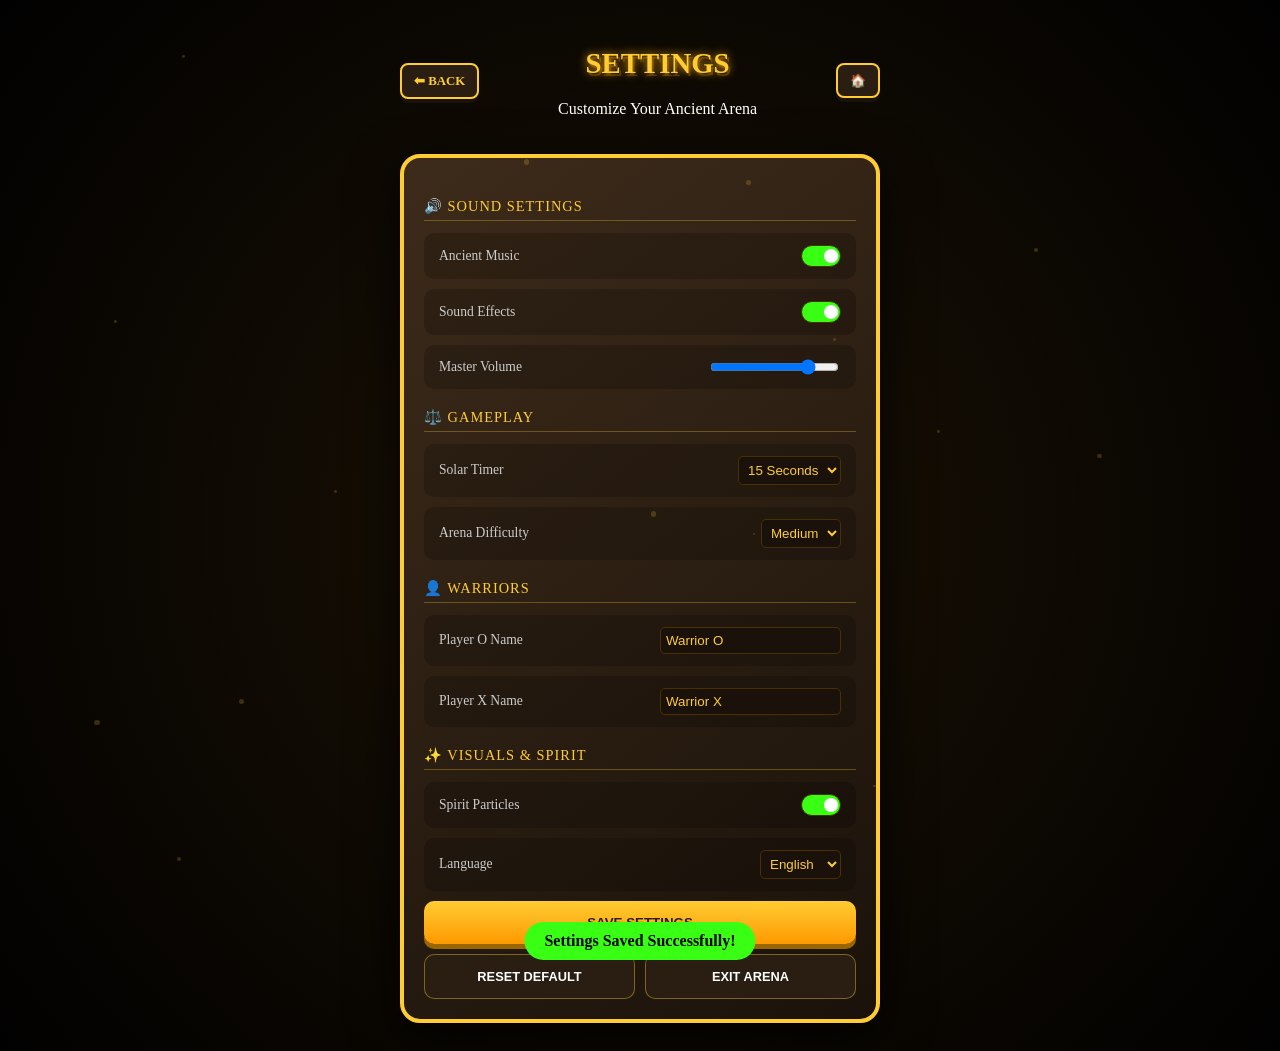
==== setting.html @ 6fea28f6 "initial commit" ====
<!DOCTYPE html>
<html lang="en">
<head>
    <meta charset="UTF-8">
    <meta name="viewport" content="width=device-width, initial-scale=1.0">
    <title>MAYA TIC TAC TOE - Settings</title>
    <link rel="stylesheet" href="setting.css">
</head>
<body>
    <div class="particles" id="particles"></div>
    <div id="toast" class="toast">Settings Saved Successfully!</div>

    <div class="settings-container">
        <header class="header">
            <a href="index.html" class="nav-btn">⬅ BACK</a>
            <div class="title-box">
                <h1>SETTINGS</h1>
                <p>Customize Your Ancient Arena</p>
            </div>
            <button class="nav-btn" onclick="window.location.href='sidebar.html'">🏠</button>
        </header>

        <div class="settings-panel">
            
            <div class="section-title">🔊 Sound Settings</div>
            <div class="setting-item">
                <span class="setting-label">Ancient Music</span>
                <label class="switch"><input type="checkbox" id="musicToggle" checked><span class="slider"></span></label>
            </div>
            <div class="setting-item">
                <span class="setting-label">Sound Effects</span>
                <label class="switch"><input type="checkbox" id="sfxToggle" checked><span class="slider"></span></label>
            </div>
            <div class="setting-item">
                <span class="setting-label">Master Volume</span>
                <input type="range" min="0" max="100" value="80" class="volume-slider">
            </div>

            <div class="section-title">⚖️ Gameplay</div>
            <div class="setting-item">
                <span class="setting-label">Solar Timer</span>
                <select id="timerSelect">
                    <option value="15">15 Seconds</option>
                    <option value="30">30 Seconds</option>
                    <option value="60">60 Seconds</option>
                </select>
            </div>
            <div class="setting-item">
                <span class="setting-label">Arena Difficulty</span>
                <select id="difficultySelect">
                    <option>Easy</option>
                    <option selected>Medium</option>
                    <option>Hard</option>
                </select>
            </div>

            <div class="section-title">👤 Warriors</div>
            <div class="setting-item">
                <span class="setting-label">Player O Name</span>
                <input type="text" class="name-input" value="Warrior O">
            </div>
            <div class="setting-item">
                <span class="setting-label">Player X Name</span>
                <input type="text" class="name-input" value="Warrior X">
            </div>

            <div class="section-title">✨ Visuals & Spirit</div>
            <div class="setting-item">
                <span class="setting-label">Spirit Particles</span>
                <label class="switch"><input type="checkbox" checked><span class="slider"></span></label>
            </div>
            <div class="setting-item">
                <span class="setting-label">Language</span>
                <select>
                    <option>English</option>
                    <option>Hindi</option>
                    <option>Spanish</option>
                    <option>French</option>
                </select>
            </div>

            <div class="actions">
                <button class="btn btn-save" id="saveBtn">SAVE SETTINGS</button>
                <div class="btn-group">
                    <button class="btn btn-secondary">RESET DEFAULT</button>
                    <button class="btn btn-secondary" onclick="window.location.href='index.html'">EXIT ARENA</button>
                </div>
            </div>
        </div>
    </div>
    <script src="setting.js"></script>
</body>
</html>
---- setting.css ----
:root {
    --gold: #ffcc33;
    --gold-glow: #ffae00;
    --maya-purple: #bc13fe;
    --maya-green: #39ff14;
    --dark-bg: #0f0a05;
    --stone-bg: #2a1e12;
    --input-bg: #1a120a;
}

body {
    background-color: var(--dark-bg);
    background-image: radial-gradient(circle at center, rgba(255, 174, 0, 0.05) 0%, rgba(0,0,0,0.9) 100%),
        url('https://www.transparenttextures.com/patterns/aztec.png');
    color: white;
    min-height: 100vh;
    display: flex;
    justify-content: center;
    overflow-x: hidden;
}

.settings-container { width: 95%; max-width: 480px; padding: 20px 0; }

.header { display: flex; justify-content: space-between; align-items: center; margin-bottom: 20px; }

.nav-btn {
    background: var(--stone-bg);
    border: 2px solid var(--gold);
    color: var(--gold);
    padding: 8px 12px;
    border-radius: 8px;
    cursor: pointer;
    font-weight: bold;
    text-decoration: none;
    font-size: 0.8rem;
    box-shadow: 0 4px 0 #1a120a;
}

.title-box h1 {
    font-size: 1.8rem;
    color: var(--gold);
    text-shadow: 0 0 10px var(--gold-glow), 2px 3px 0 #4a3000;
    text-align: center;
}

.settings-panel {
    background: linear-gradient(145deg, #3d2b1a, #1a120a);
    border: 4px solid var(--gold);
    border-radius: 20px;
    padding: 20px;
    box-shadow: 0 15px 50px rgba(0,0,0,0.8);
}

.section-title {
    color: var(--gold);
    font-size: 0.9rem;
    border-bottom: 1px solid rgba(255, 204, 51, 0.3);
    margin: 20px 0 12px 0;
    padding-bottom: 5px;
    text-transform: uppercase;
    letter-spacing: 1px;
}

.setting-item {
    display: flex;
    justify-content: space-between;
    align-items: center;
    background: rgba(0,0,0,0.2);
    padding: 12px 15px;
    border-radius: 10px;
    margin-bottom: 10px;
}

.setting-label { font-size: 0.85rem; color: #ccc; }

/* Toggles & Inputs */
.switch { position: relative; width: 40px; height: 22px; }
.switch input { opacity: 0; width: 0; height: 0; }
.slider {
    position: absolute; cursor: pointer; top: 0; left: 0; right: 0; bottom: 0;
    background: #1a120a; border: 1px solid #4a3000; border-radius: 22px; transition: .4s;
}
.slider:before {
    position: absolute; content: ""; height: 14px; width: 14px; left: 4px; bottom: 3px;
    background: var(--gold); border-radius: 50%; transition: .4s;
}
input:checked + .slider { background: var(--maya-green); }
input:checked + .slider:before { transform: translateX(18px); background: white; }

select, .name-input {
    background: var(--input-bg);
    color: var(--gold);
    border: 1px solid #4a3000;
    padding: 5px;
    border-radius: 5px;
}

.btn {
    width: 100%;
    padding: 14px;
    border-radius: 10px;
    font-weight: 900;
    cursor: pointer;
    border: none;
    transition: 0.2s;
}

.btn-save {
    background: linear-gradient(to bottom, #ffcc33, #ff9900);
    color: #2a1e12;
    box-shadow: 0 5px 0 #996600;
    margin-bottom: 10px;
}

.btn-group { display: flex; gap: 10px; }

.btn-secondary {
    background: var(--stone-bg);
    color: white;
    border: 1px solid rgba(255, 204, 51, 0.4);
    font-size: 0.8rem;
}

.toast {
    position: fixed; bottom: -60px; left: 50%; transform: translateX(-50%);
    background: var(--maya-green); color: #000; padding: 10px 20px;
    border-radius: 20px; font-weight: bold; transition: 0.5s ease-in-out;
}
.toast.show { bottom: 20px; }
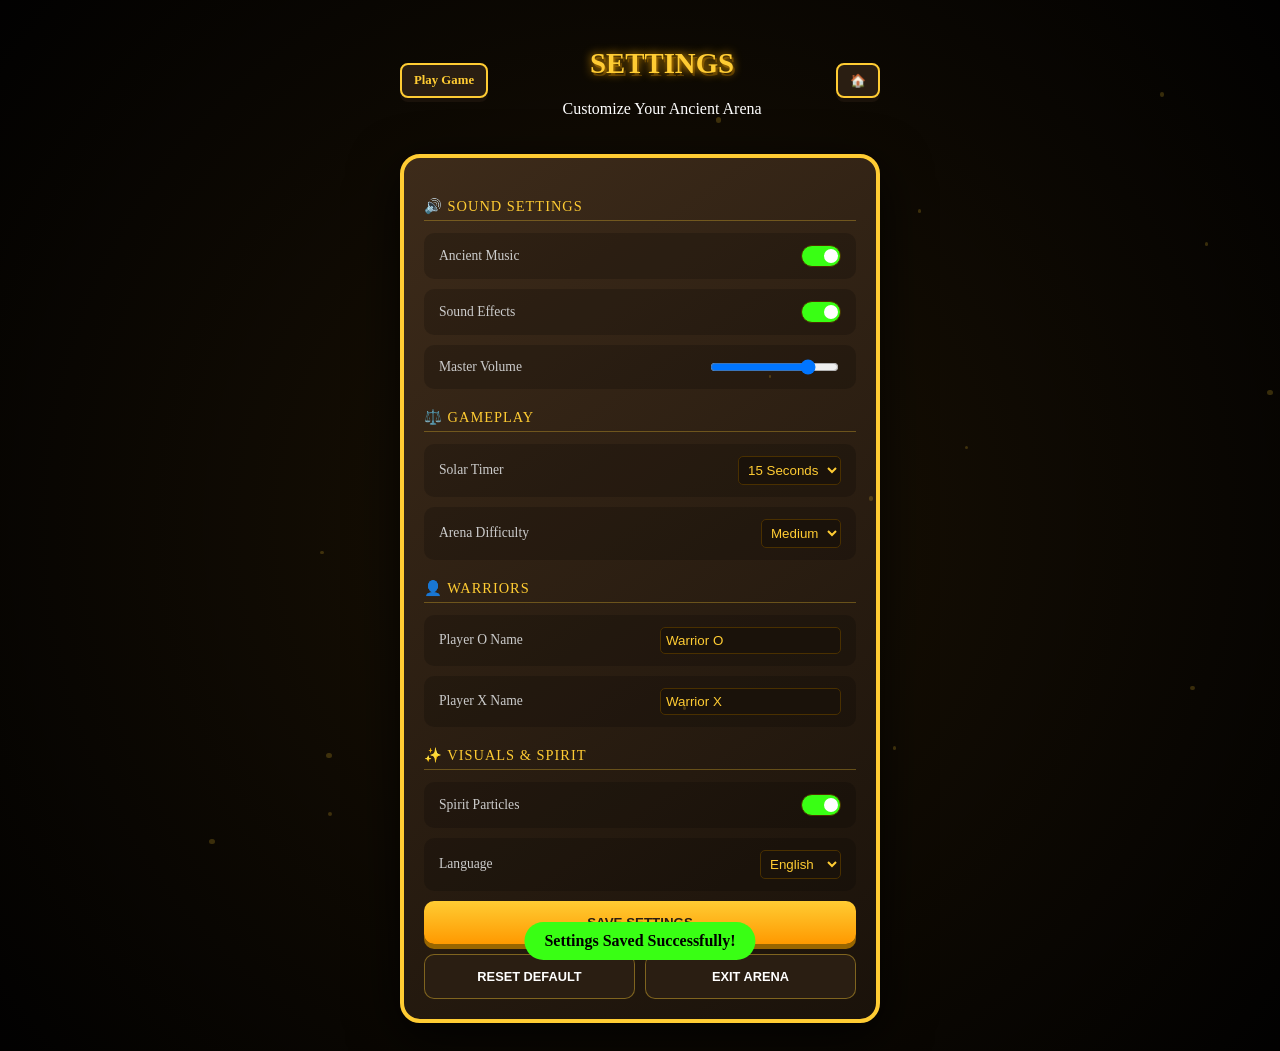
==== commit 380fcfaa: "commit B" ====
--- a/setting.html
+++ b/setting.html
@@ -12,7 +12,7 @@
 
     <div class="settings-container">
         <header class="header">
-            <a href="index.html" class="nav-btn">⬅ BACK</a>
+            <a href="index.html" class="nav-btn">Play Game</a>
             <div class="title-box">
                 <h1>SETTINGS</h1>
                 <p>Customize Your Ancient Arena</p>
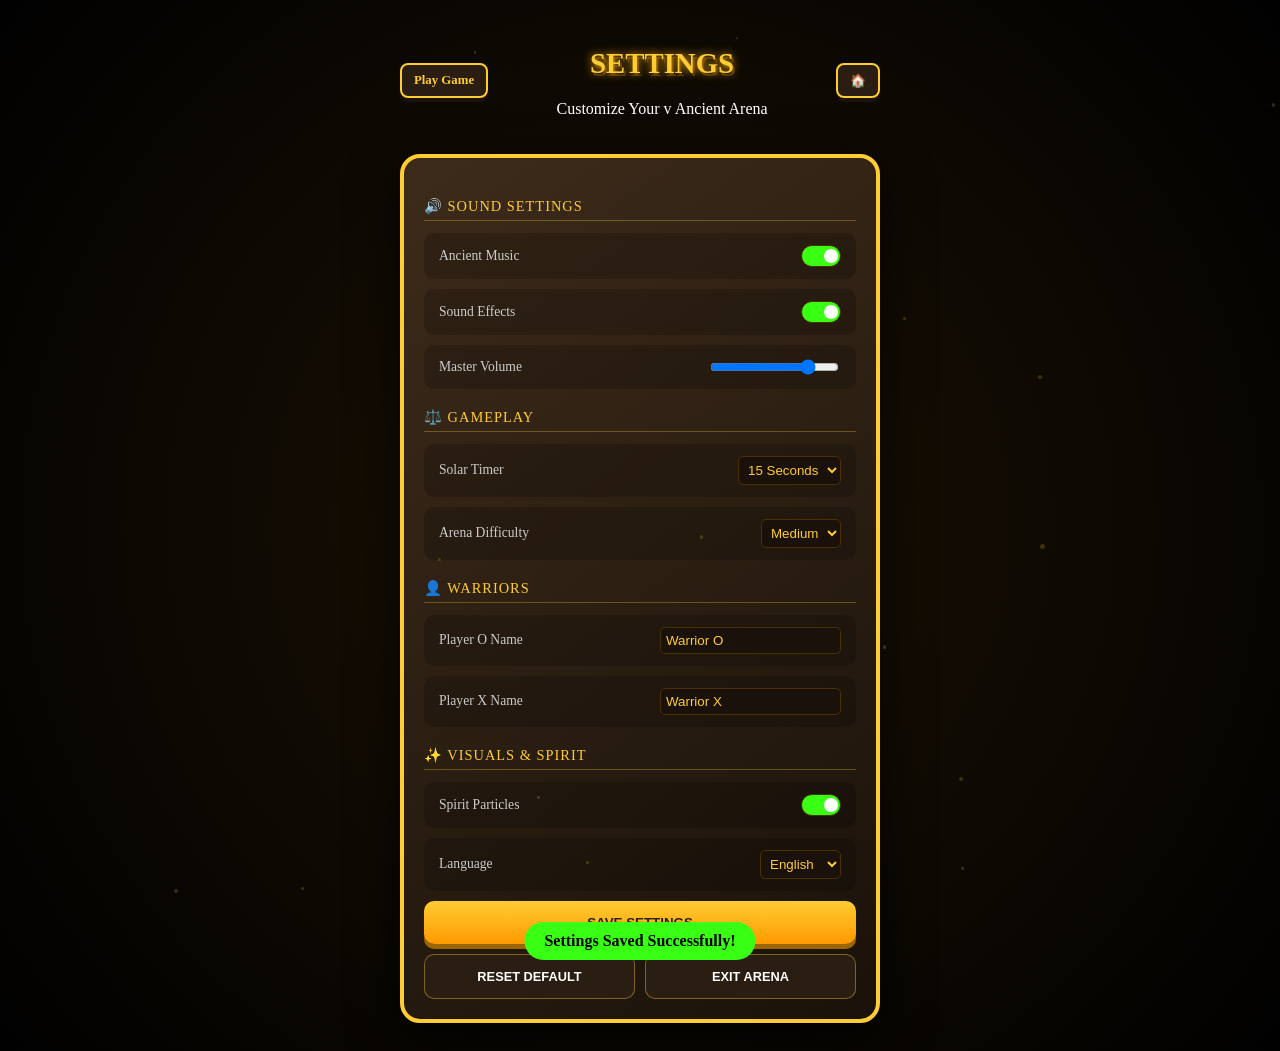
==== commit 1572f393: "cmt" ====
--- a/setting.html
+++ b/setting.html
@@ -15,7 +15,7 @@
             <a href="index.html" class="nav-btn">Play Game</a>
             <div class="title-box">
                 <h1>SETTINGS</h1>
-                <p>Customize Your Ancient Arena</p>
+                <p>Customize Your v Ancient Arena</p>
             </div>
             <button class="nav-btn" onclick="window.location.href='sidebar.html'">🏠</button>
         </header>
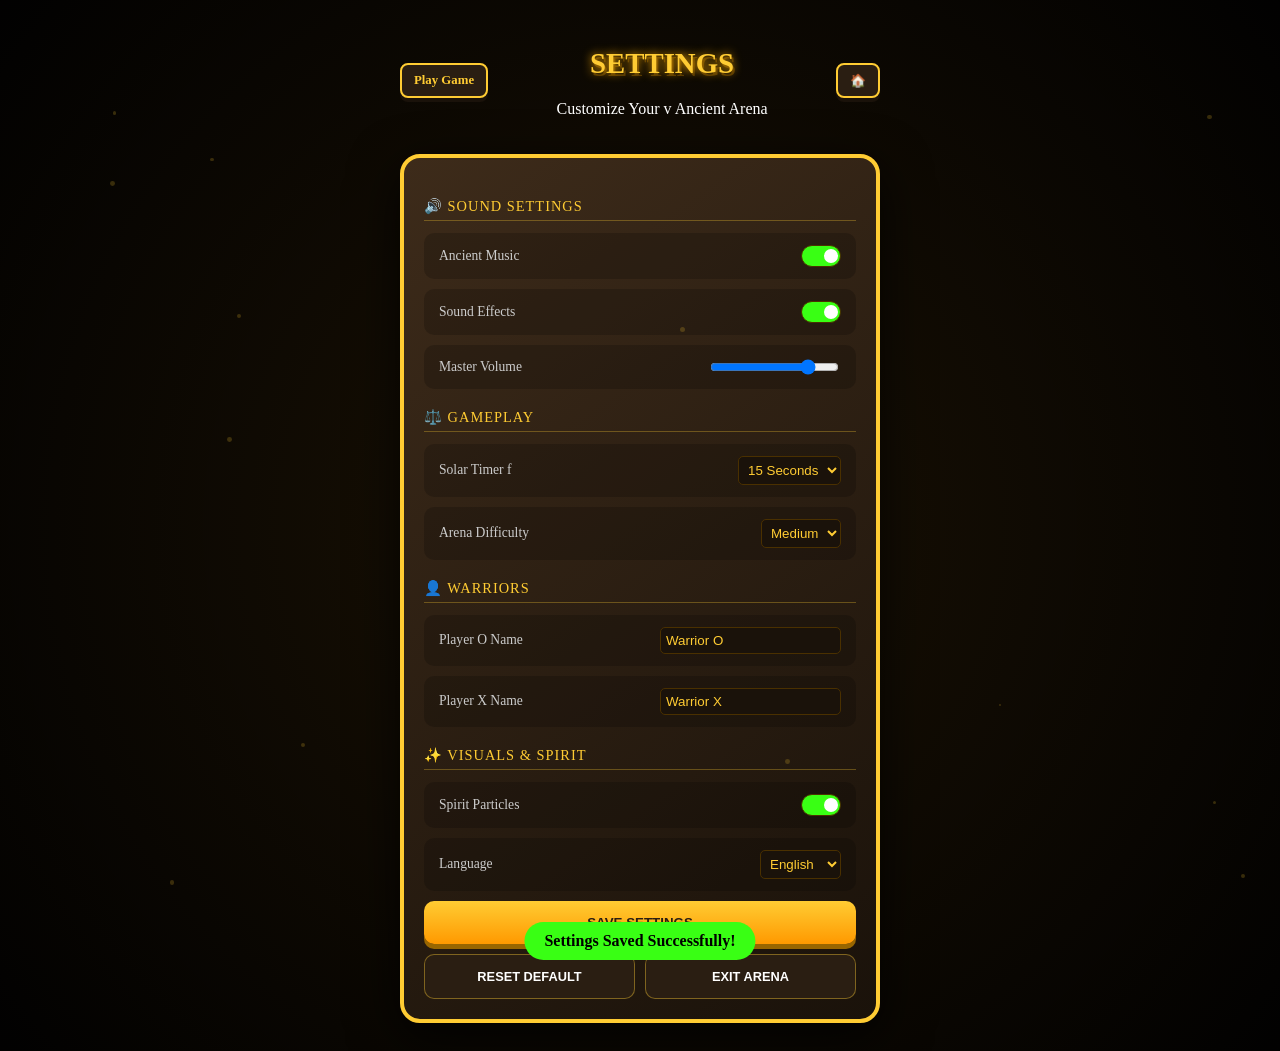
==== commit d92a6369: "added new f" ====
--- a/setting.html
+++ b/setting.html
@@ -13,7 +13,7 @@
     <div class="settings-container">
         <header class="header">
             <a href="index.html" class="nav-btn">Play Game</a>
-            <div class="title-box">
+            <div class ="title-box">
                 <h1>SETTINGS</h1>
                 <p>Customize Your v Ancient Arena</p>
             </div>
@@ -38,7 +38,7 @@
 
             <div class="section-title">⚖️ Gameplay</div>
             <div class="setting-item">
-                <span class="setting-label">Solar Timer</span>
+                <span class="setting-label">Solar Timer f</span>
                 <select id="timerSelect">
                     <option value="15">15 Seconds</option>
                     <option value="30">30 Seconds</option>
